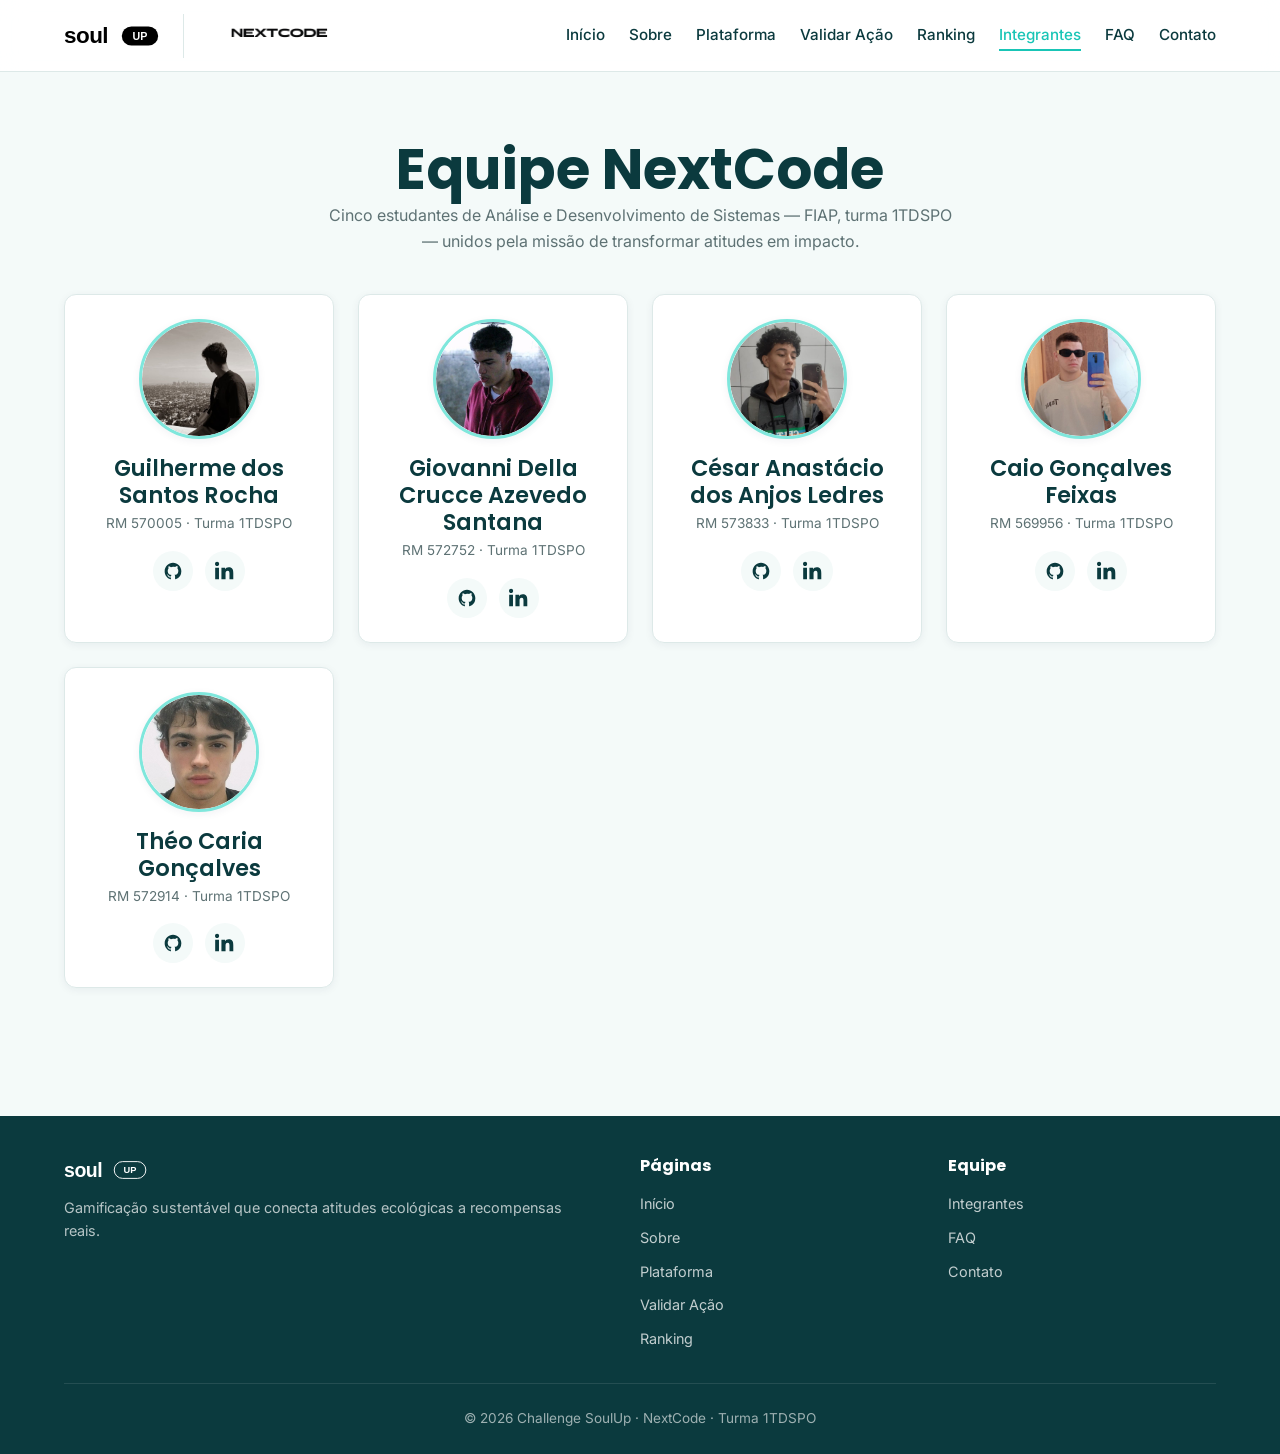
==== integrantes.html @ 8a1f9065 "feat(integrantes): cria página de apresentação dos integrantes" ====
<!DOCTYPE html>
<html lang="pt-BR">
<head>
  <meta charset="UTF-8" />
  <meta name="viewport" content="width=device-width, initial-scale=1.0" />
  <title>Integrantes — SoulUp</title>
  <meta name="description" content="Conheça a equipe que desenvolveu a plataforma SoulUp: nomes, RMs, turma e contatos profissionais." />
  <link rel="icon" type="image/svg+xml" href="assets/logo.svg" />
  <link rel="preconnect" href="https://fonts.googleapis.com" />
  <link rel="preconnect" href="https://fonts.gstatic.com" crossorigin />
  <link href="https://fonts.googleapis.com/css2?family=Inter:wght@400;500;600&family=Poppins:wght@600;700&display=swap" rel="stylesheet" />
  <link rel="stylesheet" href="css/variaveis.css" />
  <link rel="stylesheet" href="css/base.css" />
  <link rel="stylesheet" href="css/pages/integrantes.css" />
  <link rel="stylesheet" href="css/responsividade.css" />
</head>
<body>

  <header class="cabecalhoSite">
    <nav class="navegacao conteiner" aria-label="Navegação principal">
      <a href="index.html" class="marca"><img src="assets/logo.svg" alt="SoulUp" class="marcaImagem" /><span class="marcaDivisor" aria-hidden="true"></span><img src="assets/logo-nextcode.png" alt="NextCode" class="marcaImagem marcaImagemNextcode" /></a>
      <button class="navegacaoBotao" aria-label="Abrir menu" aria-expanded="false"><span></span><span></span><span></span></button>
      <ul class="navegacaoLinks">
        <li><a href="index.html">Início</a></li>
        <li><a href="sobre.html">Sobre</a></li>
        <li><a href="plataforma.html">Plataforma</a></li>
        <li><a href="validar.html">Validar Ação</a></li>
        <li><a href="ranking.html">Ranking</a></li>
        <li><a href="integrantes.html" class="ativo">Integrantes</a></li>
        <li><a href="faq.html">FAQ</a></li>
        <li><a href="contato.html">Contato</a></li>
      </ul>
    </nav>
  </header>

  <main>
    <section>
      <div class="conteiner">
        <div class="secaoTitulo">
          <h1>Equipe NextCode</h1>
          <p>Cinco estudantes de Análise e Desenvolvimento de Sistemas — FIAP, turma 1TDSPO — unidos pela missão de transformar atitudes em impacto.</p>
        </div>

        <div class="integrantesGrid">

          <article class="integranteCartao" data-animate>
            <div class="integranteAvatar comFoto" aria-hidden="true"><img src="assets/integrante-1.jpg" alt="Foto de Guilherme dos Santos Rocha" /></div>
            <h3 class="integranteNome">Guilherme dos Santos Rocha</h3>
            <p class="integranteMeta">RM 570005 · Turma 1TDSPO</p>
            <div class="integranteLinks">
              <a href="https://github.com/Rochagx" target="_blank" rel="noopener" aria-label="GitHub de Guilherme"><i data-icon="github"></i></a>
              <a href="https://www.linkedin.com/in/guilherme-rocha-tech/" target="_blank" rel="noopener" aria-label="LinkedIn de Guilherme"><i data-icon="linkedin"></i></a>
            </div>
          </article>

          <article class="integranteCartao" data-animate>
            <div class="integranteAvatar comFoto" aria-hidden="true"><img src="assets/integrante-3.jpeg" alt="Foto de Giovanni Della Crucce Azevedo Santana" /></div>
            <h3 class="integranteNome">Giovanni Della Crucce Azevedo Santana</h3>
            <p class="integranteMeta">RM 572752 · Turma 1TDSPO</p>
            <div class="integranteLinks">
              <a href="https://github.com/giovannidcas" target="_blank" rel="noopener" aria-label="GitHub de Giovanni"><i data-icon="github"></i></a>
              <a href="https://www.linkedin.com/in/giovanni-santana-7bb590249/" target="_blank" rel="noopener" aria-label="LinkedIn de Giovanni"><i data-icon="linkedin"></i></a>
            </div>
          </article>

          <article class="integranteCartao" data-animate>
            <div class="integranteAvatar comFoto" aria-hidden="true"><img src="assets/integrante-2.jpg" alt="Foto de César Anastácio dos Anjos Ledres" /></div>
            <h3 class="integranteNome">César Anastácio dos Anjos Ledres</h3>
            <p class="integranteMeta">RM 573833 · Turma 1TDSPO</p>
            <div class="integranteLinks">
              <a href="https://github.com/cesarledres" target="_blank" rel="noopener" aria-label="GitHub de César"><i data-icon="github"></i></a>
              <a href="https://www.linkedin.com/in/césar-ledres-679240318/" target="_blank" rel="noopener" aria-label="LinkedIn de César"><i data-icon="linkedin"></i></a>
            </div>
          </article>

          <article class="integranteCartao" data-animate>
            <div class="integranteAvatar comFoto" aria-hidden="true"><img src="assets/integrante-4.jpg" alt="Foto de Caio Gonçalves Feixas" /></div>
            <h3 class="integranteNome">Caio Gonçalves Feixas</h3>
            <p class="integranteMeta">RM 569956 · Turma 1TDSPO</p>
            <div class="integranteLinks">
              <a href="https://github.com/Caiofeixas" target="_blank" rel="noopener" aria-label="GitHub de Caio"><i data-icon="github"></i></a>
              <a href="https://www.linkedin.com/in/caio-gonçalves-450008322/" target="_blank" rel="noopener" aria-label="LinkedIn de Caio"><i data-icon="linkedin"></i></a>
            </div>
          </article>

          <article class="integranteCartao" data-animate>
            <div class="integranteAvatar comFoto" aria-hidden="true"><img src="assets/integrante-5.jpeg" alt="Foto de Théo Caria Gonçalves" /></div>
            <h3 class="integranteNome">Théo Caria Gonçalves</h3>
            <p class="integranteMeta">RM 572914 · Turma 1TDSPO</p>
            <div class="integranteLinks">
              <a href="https://github.com/theo4321" target="_blank" rel="noopener" aria-label="GitHub de Théo"><i data-icon="github"></i></a>
              <a href="https://www.linkedin.com/in/theo-caria-801834395/" target="_blank" rel="noopener" aria-label="LinkedIn de Théo"><i data-icon="linkedin"></i></a>
            </div>
          </article>

        </div>
      </div>
    </section>
  </main>

  <footer class="rodapeSite">
    <div class="conteiner">
      <div class="rodapeGrid">
        <div><img src="assets/logo-white.svg" alt="SoulUp" class="marcaImagem" /><p style="margin-top:0.75rem;">Gamificação sustentável que conecta atitudes ecológicas a recompensas reais.</p></div>
        <div><h4>Páginas</h4><ul><li><a href="index.html">Início</a></li><li><a href="sobre.html">Sobre</a></li><li><a href="plataforma.html">Plataforma</a></li>
        <li><a href="validar.html">Validar Ação</a></li><li><a href="ranking.html">Ranking</a></li></ul></div>
        <div><h4>Equipe</h4><ul><li><a href="integrantes.html">Integrantes</a></li><li><a href="faq.html">FAQ</a></li><li><a href="contato.html">Contato</a></li></ul></div>
      </div>
      <div class="rodapeBase">© <span id="current-year"></span> Challenge SoulUp · NextCode · Turma 1TDSPO</div>
    </div>
  </footer>

  <script src="js/icons.js"></script>
  <script src="js/main.js"></script>
</body>
</html>
---- css/variaveis.css ----
/* variáveis de design e estilos base globais */

*,
*::before,
*::after {
  box-sizing: border-box;
  margin: 0;
  padding: 0;
}

:root {
  --color-deep: #0b3a3e;
  --color-ocean: #0f5c63;
  --color-teal: #19c5b6;
  --color-teal-dark: #14a99c;
  --color-mint: #7fe7dc;
  --color-lime: #c5d84a;
  --color-lime-dark: #a8bc2e;
  --color-bg: #f4faf9;
  --color-surface: #ffffff;
  --color-text: #0b3a3e;
  --color-text-muted: #5e7274;
  --color-border: #dde9e8;
  --color-success: #19c5b6;
  --color-error: #e25b4a;
  --color-warning: #f0b429;
  --font-display: "Poppins", "Segoe UI", sans-serif;
  --font-body: "Inter", "Segoe UI", sans-serif;
  --space-xs: 0.5rem;
  --space-sm: 1rem;
  --space-md: 1.5rem;
  --space-lg: 2.5rem;
  --space-xl: 4rem;
  --radius-sm: 6px;
  --radius-md: 12px;
  --radius-lg: 20px;
  --shadow-sm: 0 2px 8px rgba(12, 35, 64, 0.06);
  --shadow-md: 0 8px 24px rgba(12, 35, 64, 0.1);
  --shadow-lg: 0 16px 40px rgba(12, 35, 64, 0.15);
  --container: 1200px;
  --header-h: 72px;
}

html {
  scroll-behavior: smooth;
}

body {
  font-family: var(--font-body);
  background: var(--color-bg);
  color: var(--color-text);
  line-height: 1.6;
  min-height: 100vh;
  display: flex;
  flex-direction: column;
}

img {
  max-width: 100%;
  display: block;
}

a {
  color: var(--color-teal);
  text-decoration: none;
  transition: color 0.2s ease;
}
a:hover {
  color: var(--color-ocean);
}

/* ---------- 2. TIPOGRAFIA ---------- */
h1,
h2,
h3,
h4 {
  font-family: var(--font-display);
  font-weight: 700;
  line-height: 1.2;
  color: var(--color-deep);
}
h1 {
  font-size: clamp(2rem, 4vw + 1rem, 3.5rem);
}
h2 {
  font-size: clamp(1.6rem, 2.5vw + 0.8rem, 2.4rem);
}
h3 {
  font-size: 1.4rem;
}
h4 {
  font-size: 1.15rem;
}
p {
  color: var(--color-text-muted);
}
---- css/base.css ----
.conteiner {
  width: 100%;
  max-width: var(--container);
  margin: 0 auto;
  padding: 0 var(--space-md);
}

main {
  flex: 1;
  padding-top: var(--header-h);
}

section {
  padding: var(--space-xl) 0;
}

.secaoTitulo {
  text-align: center;
  margin-bottom: var(--space-lg);
}
.secaoTitulo h2 {
  margin-bottom: var(--space-xs);
}
.secaoTitulo p {
  max-width: 640px;
  margin: 0 auto;
}

/* ----------  HEADER / NAVEGAÇÃO ---------- */
.cabecalhoSite {
  position: fixed;
  top: 0;
  left: 0;
  right: 0;
  height: var(--header-h);
  background: rgba(255, 255, 255, 0.92);
  backdrop-filter: blur(12px);
  border-bottom: 1px solid var(--color-border);
  z-index: 100;
}

.navegacao {
  height: 100%;
  display: flex;
  align-items: center;
  justify-content: space-between;
}

.marca {
  display: flex;
  align-items: center;
  gap: 0.5rem;
  font-family: var(--font-display);
  font-weight: 700;
  font-size: 1.25rem;
  color: var(--color-deep);
}
.marcaLogo {
  width: 36px;
  height: 36px;
  border-radius: 10px;
  background: linear-gradient(135deg, var(--color-teal), var(--color-mint));
  display: grid;
  place-items: center;
  color: white;
  font-size: 1.1rem;
}

.navegacaoLinks {
  list-style: none;
  display: flex;
  gap: var(--space-md);
  align-items: center;
}
.navegacaoLinks a {
  color: var(--color-deep);
  font-weight: 500;
  font-size: 0.95rem;
  position: relative;
  padding: 0.4rem 0;
}
.navegacaoLinks a::after {
  content: "";
  position: absolute;
  left: 0;
  bottom: 0;
  width: 0;
  height: 2px;
  background: var(--color-teal);
  transition: width 0.25s ease;
}
.navegacaoLinks a:hover::after,
.navegacaoLinks a.ativo::after {
  width: 100%;
}
.navegacaoLinks a.ativo {
  color: var(--color-teal);
}

.navegacaoBotao {
  display: none;
  background: none;
  border: none;
  cursor: pointer;
  width: 40px;
  height: 40px;
  flex-direction: column;
  justify-content: center;
  align-items: center;
  gap: 5px;
}
.navegacaoBotao span {
  width: 24px;
  height: 2px;
  background: var(--color-deep);
  transition: all 0.3s ease;
}
.navegacaoBotao.estaAberto span:nth-child(1) {
  transform: translateY(7px) rotate(45deg);
}
.navegacaoBotao.estaAberto span:nth-child(2) {
  opacity: 0;
}
.navegacaoBotao.estaAberto span:nth-child(3) {
  transform: translateY(-7px) rotate(-45deg);
}

/* ----------  BOTÕES ---------- */
.botao {
  display: inline-flex;
  align-items: center;
  justify-content: center;
  gap: 0.5rem;
  padding: 0.85rem 1.6rem;
  border-radius: var(--radius-sm);
  font-family: var(--font-body);
  font-weight: 600;
  font-size: 0.95rem;
  border: none;
  cursor: pointer;
  transition: transform 0.2s ease, box-shadow 0.2s ease, background 0.2s ease;
  text-decoration: none;
}
.botaoPrimario {
  background: var(--color-teal);
  color: white;
  box-shadow: var(--shadow-sm);
}
.botaoPrimario:hover {
  transform: translateY(-2px);
  box-shadow: var(--shadow-md);
  background: var(--color-teal-dark);
  color: white;
}
.botaoSecundario {
  background: transparent;
  color: var(--color-deep);
  border: 2px solid var(--color-deep);
}
.botaoSecundario:hover {
  background: var(--color-deep);
  color: white;
}
.botaoBloco {
  width: 100%;
}

/* ---------- FOOTER ---------- */
.rodapeSite {
  background: var(--color-deep);
  color: rgba(255, 255, 255, 0.85);
  padding: var(--space-lg) 0 var(--space-md);
  margin-top: var(--space-xl);
}
.rodapeGrid {
  display: grid;
  grid-template-columns: 2fr 1fr 1fr;
  gap: var(--space-lg);
  margin-bottom: var(--space-md);
}
.rodapeSite h4 {
  color: white;
  margin-bottom: var(--space-sm);
  font-size: 1rem;
}
.rodapeSite p {
  color: rgba(255, 255, 255, 0.7);
  font-size: 0.9rem;
}
.rodapeSite ul {
  list-style: none;
}
.rodapeSite li {
  margin-bottom: 0.5rem;
}
.rodapeSite a {
  color: rgba(255, 255, 255, 0.75);
  font-size: 0.9rem;
}
.rodapeSite a:hover {
  color: var(--color-mint);
}
.rodapeBase {
  text-align: center;
  padding-top: var(--space-md);
  border-top: 1px solid rgba(255, 255, 255, 0.1);
  font-size: 0.85rem;
  color: rgba(255, 255, 255, 0.6);
}

/* ---------- ÍCONES ---------- */
.icone {
  width: 1.1em;
  height: 1.1em;
  display: inline-block;
  vertical-align: -0.18em;
  flex-shrink: 0;
}
i[data-icon] {
  display: inline-flex;
  font-style: normal;
  line-height: 1;
}
.cartaoIcone i[data-icon] .icone,
.cartaoIcone .icone {
  width: 28px;
  height: 28px;
}
.acaoInfo i[data-icon] .icone {
  width: 20px;
  height: 20px;
  margin-right: 0.4rem;
  vertical-align: -0.3em;
  color: var(--color-teal);
}
.contatoInfo li span:first-child .icone {
  width: 18px;
  height: 18px;
  color: white;
}
.integranteLinks a .icone {
  width: 20px;
  height: 20px;
}
.marcaImagem {
  height: 32px;
  width: auto;
  color: var(--color-deep);
}
.rodapeSite .marcaImagem {
  color: white;
  height: 28px;
}

/* ---------- UTILITÁRIOS ---------- */
.textoCentro {
  text-align: center;
}
.margemTopoMd {
  margin-top: var(--space-md);
}
.problemaSolucao {
  grid-template-columns: 1fr 1fr;
}
.problemaSolucao .cartao {
  border-top: 4px solid var(--color-teal);
}
.problemaSolucao .cartao.problema {
  border-top-color: var(--color-error);
}
.tecnologiasLista {
  display: flex;
  flex-wrap: wrap;
  gap: 0.5rem;
  justify-content: center;
  margin-top: var(--space-md);
}
.tecnologiaChip {
  background: var(--color-surface);
  border: 1px solid var(--color-border);
  padding: 0.5rem 1rem;
  border-radius: 999px;
  font-size: 0.85rem;
  font-weight: 500;
  color: var(--color-deep);
}
.roteiro {
  position: relative;
  max-width: 720px;
  margin: 0 auto;
  padding-left: 2rem;
}
.roteiro::before {
  content: "";
  position: absolute;
  left: 8px;
  top: 0;
  bottom: 0;
  width: 2px;
  background: var(--color-border);
}
.roteiroItem {
  position: relative;
  padding-bottom: var(--space-md);
}
.roteiroItem::before {
  content: "";
  position: absolute;
  left: -1.6rem;
  top: 6px;
  width: 18px;
  height: 18px;
  border-radius: 50%;
  background: var(--color-teal);
  border: 3px solid var(--color-bg);
}
.roteiroItem h4 {
  margin-bottom: 0.25rem;
}
.roteiroItem time {
  display: inline-block;
  font-size: 0.8rem;
  color: var(--color-teal);
  font-weight: 600;
  text-transform: uppercase;
  letter-spacing: 0.05em;
  margin-bottom: 0.25rem;
}

/* ----------  ANIMAÇÃO ---------- */
@keyframes fadeUp {
  from {
    opacity: 0;
    transform: translateY(20px);
  }
  to {
    opacity: 1;
    transform: translateY(0);
  }
}
.aparecerCima {
  animation: fadeUp 0.6s ease both;
}
.aparecerCima.atraso1 {
  animation-delay: 0.1s;
}
.aparecerCima.atraso2 {
  animation-delay: 0.2s;
}
.aparecerCima.atraso3 {
  animation-delay: 0.3s;
}


.sobrancelha {
  display: inline-block;
  font-size: 0.78rem;
  font-weight: 600;
  text-transform: uppercase;
  letter-spacing: 0.12em;
  color: var(--color-teal);
  margin-bottom: 0.5rem;
}
.sobrancelha.noEscuro {
  color: var(--color-mint);
}

/* ---------- 7. CARDS  ---------- */
.cartoesGrid,
.integrantesGrid,
.estatisticasGrid {
  display: grid;
  grid-template-columns: repeat(auto-fit, minmax(260px, 1fr));
  gap: var(--space-md);
}

.cartao,
.integranteCartao,
.estatisticaCartao {
  background: var(--color-surface);
  border-radius: var(--radius-md);
  padding: var(--space-md);
  box-shadow: var(--shadow-sm);
  border: 1px solid var(--color-border);
  transition: transform 0.25s ease, box-shadow 0.25s ease;
}
.cartao:hover,
.integranteCartao:hover {
  transform: translateY(-4px);
  box-shadow: var(--shadow-md);
}
.integranteCartao:hover {
  transform: translateY(-6px);
}

.cartaoIcone {
  width: 48px;
  height: 48px;
  background: linear-gradient(135deg, var(--color-teal), var(--color-mint));
  border-radius: var(--radius-sm);
  display: grid;
  place-items: center;
  color: white;
  font-size: 1.4rem;
  margin-bottom: var(--space-sm);
}
.cartao h3 {
  margin-bottom: 0.5rem;
}
.cartao p {
  font-size: 0.95rem;
}

/* Membro card */
.integranteCartao {
  text-align: center;
}
.integranteAvatar {
  width: 120px;
  height: 120px;
  border-radius: 50%;
  margin: 0 auto var(--space-sm);
  background: linear-gradient(135deg, var(--color-teal), var(--color-ocean));
  display: grid;
  place-items: center;
  color: white;
  font-family: var(--font-display);
  font-size: 2.6rem;
  font-weight: 700;
  box-shadow: var(--shadow-sm);
}
.integranteNome {
  font-family: var(--font-display);
  font-weight: 600;
  color: var(--color-deep);
  margin-bottom: 0.25rem;
}
.integranteMeta {
  font-size: 0.85rem;
  color: var(--color-text-muted);
  margin-bottom: var(--space-sm);
}
.integranteLinks {
  display: flex;
  justify-content: center;
  gap: 0.75rem;
}
.integranteLinks a {
  width: 40px;
  height: 40px;
  display: grid;
  place-items: center;
  border-radius: 50%;
  background: var(--color-bg);
  color: var(--color-deep);
  transition: all 0.2s ease;
  font-size: 1.1rem;
}
.integranteLinks a:hover {
  background: var(--color-teal);
  color: white;
  transform: scale(1.1);
}

.estatisticaCartao .estatisticaNumero {
  font-family: var(--font-display);
  font-size: 2.6rem;
  font-weight: 700;
  color: var(--color-teal);
  line-height: 1;
  margin-bottom: 0.35rem;
}
.estatisticaCartao.alternativo .estatisticaNumero {
  color: var(--color-lime-dark);
}
.estatisticaCartao h4 {
  font-size: 1rem;
  margin-bottom: 0.25rem;
}
.estatisticaCartao p {
  font-size: 0.88rem;
  margin: 0;
}
.estatisticaIcone {
  width: 44px;
  height: 44px;
  border-radius: 12px;
  background: rgba(25, 197, 182, 0.12);
  color: var(--color-teal);
  display: grid;
  place-items: center;
  margin-bottom: 0.75rem;
}
.estatisticaCartao.alternativo .estatisticaIcone {
  background: rgba(197, 216, 74, 0.18);
  color: var(--color-lime-dark);
}


/* ---------- SoulUp + NextCode ---------- */
.marcaDivisor {
  display: inline-block;
  width: 1px;
  height: 28px;
  background: var(--color-border);
  margin: 0 0.25rem;
}
.marcaImagemNextcode {
  height: 114px;
  opacity: 1;
}
.rodapeSite .marcaImagemNextcode {
  filter: invert(1) brightness(2);
  opacity: 0.95;
  height: 48px;
}
.marcaDivisor {
  height: 44px;
}

/* ---------- Integrantes ---------- */
.integranteAvatar.comFoto {
  background: var(--color-surface);
  overflow: hidden;
  padding: 0;
  border: 3px solid var(--color-mint);
}
.integranteAvatar.comFoto img {
  width: 100%;
  height: 100%;
  object-fit: cover;
  border-radius: 50%;
  display: block;
}

/* ---------- Fluxo de Usuários Ativos ---------- */
.fluxoUsuarios {
  background: linear-gradient(135deg, #0b3a3e 0%, #0f5c63 100%);
  color: white;
  border-radius: var(--radius-lg);
  padding: var(--space-lg);
  margin-top: var(--space-md);
}
.fluxoUsuarios .fluxoCabecalho {
  display: flex;
  align-items: baseline;
  justify-content: space-between;
  flex-wrap: wrap;
  gap: 0.5rem;
  margin-bottom: 1.5rem;
}
.fluxoUsuarios h3 {
  color: white;
  font-size: 1.3rem;
  margin: 0;
}
.fluxoUsuarios .fluxoSubtitulo {
  font-size: 0.85rem;
  color: rgba(255, 255, 255, 0.65);
}
.fluxoBarras {
  display: grid;
  grid-template-columns: repeat(4, 1fr);
  gap: 1rem;
  align-items: end;
  height: 220px;
  padding: 0 0.5rem;
  border-bottom: 1px solid rgba(255, 255, 255, 0.15);
  margin-bottom: 0.75rem;
}
.fluxoBarra {
  position: relative;
  background: linear-gradient(180deg, var(--color-mint), var(--color-teal));
  border-radius: 8px 8px 0 0;
  min-height: 8px;
  transition: filter 0.2s ease;
}
.fluxoBarra:hover { filter: brightness(1.15); }
.fluxoBarra .fluxoValor {
  position: absolute;
  top: -1.6rem;
  left: 50%;
  transform: translateX(-50%);
  font-family: var(--font-display);
  font-weight: 700;
  font-size: 0.95rem;
  color: white;
  white-space: nowrap;
}
.fluxoLabels {
  display: grid;
  grid-template-columns: repeat(4, 1fr);
  gap: 1rem;
  padding: 0 0.5rem;
  text-align: center;
  font-size: 0.85rem;
  color: rgba(255, 255, 255, 0.75);
  text-transform: uppercase;
  letter-spacing: 0.08em;
}
.fluxoRodape {
  display: flex;
  flex-wrap: wrap;
  gap: 1.5rem;
  margin-top: 1.5rem;
  padding-top: 1rem;
  border-top: 1px solid rgba(255, 255, 255, 0.15);
  font-size: 0.85rem;
  color: rgba(255, 255, 255, 0.7);
}
.fluxoRodape strong { color: white; }
---- css/responsividade.css ----
/* ---------- 19. RESPONSIVIDADE ---------- */
@media (max-width: 992px) {
  .destaqueGrid,
  .contatoGrid,
  .simulador,
  .problemaSolucao,
  .destaqueV2 .destaqueGrid,
  .vitrine,
  .validator-grid {
    grid-template-columns: 1fr;
  }
  .rodapeGrid {
    grid-template-columns: 1fr 1fr;
  }
  .pontuacaoPainel {
    position: static;
  }
  .destaqueFoto {
    max-width: 420px;
    margin: 0 auto;
  }
}

@media (max-width: 768px) {
  :root {
    --space-xl: 3rem;
  }
  .navegacaoBotao {
    display: flex;
  }
  .navegacaoLinks {
    position: fixed;
    top: var(--header-h);
    left: 0;
    right: 0;
    background: white;
    flex-direction: column;
    padding: var(--space-md);
    gap: var(--space-sm);
    border-bottom: 1px solid var(--color-border);
    transform: translateY(-150%);
    transition: transform 0.3s ease;
    box-shadow: var(--shadow-md);
  }
  .navegacaoLinks.estaAberto {
    transform: translateY(0);
  }
  .navegacaoLinks a {
    font-size: 1rem;
    width: 100%;
  }
  .rodapeGrid {
    grid-template-columns: 1fr;
    gap: var(--space-md);
  }
}

@media (max-width: 480px) {
  :root {
    --space-lg: 2rem;
    --space-xl: 2.5rem;
  }
  .conteiner {
    padding: 0 var(--space-sm);
  }
  .destaqueAcoes {
    flex-direction: column;
    align-items: stretch;
  }
  .destaqueAcoes .botao {
    width: 100%;
  }
  .rankingTabela {
    font-size: 0.85rem;
  }
  .rankingTabela th,
  .rankingTabela td {
    padding: 0.6rem 0.4rem;
  }
  .pontuacaoValor {
    font-size: 3rem;
  }
  .modal {
    padding: var(--space-md);
  }
}
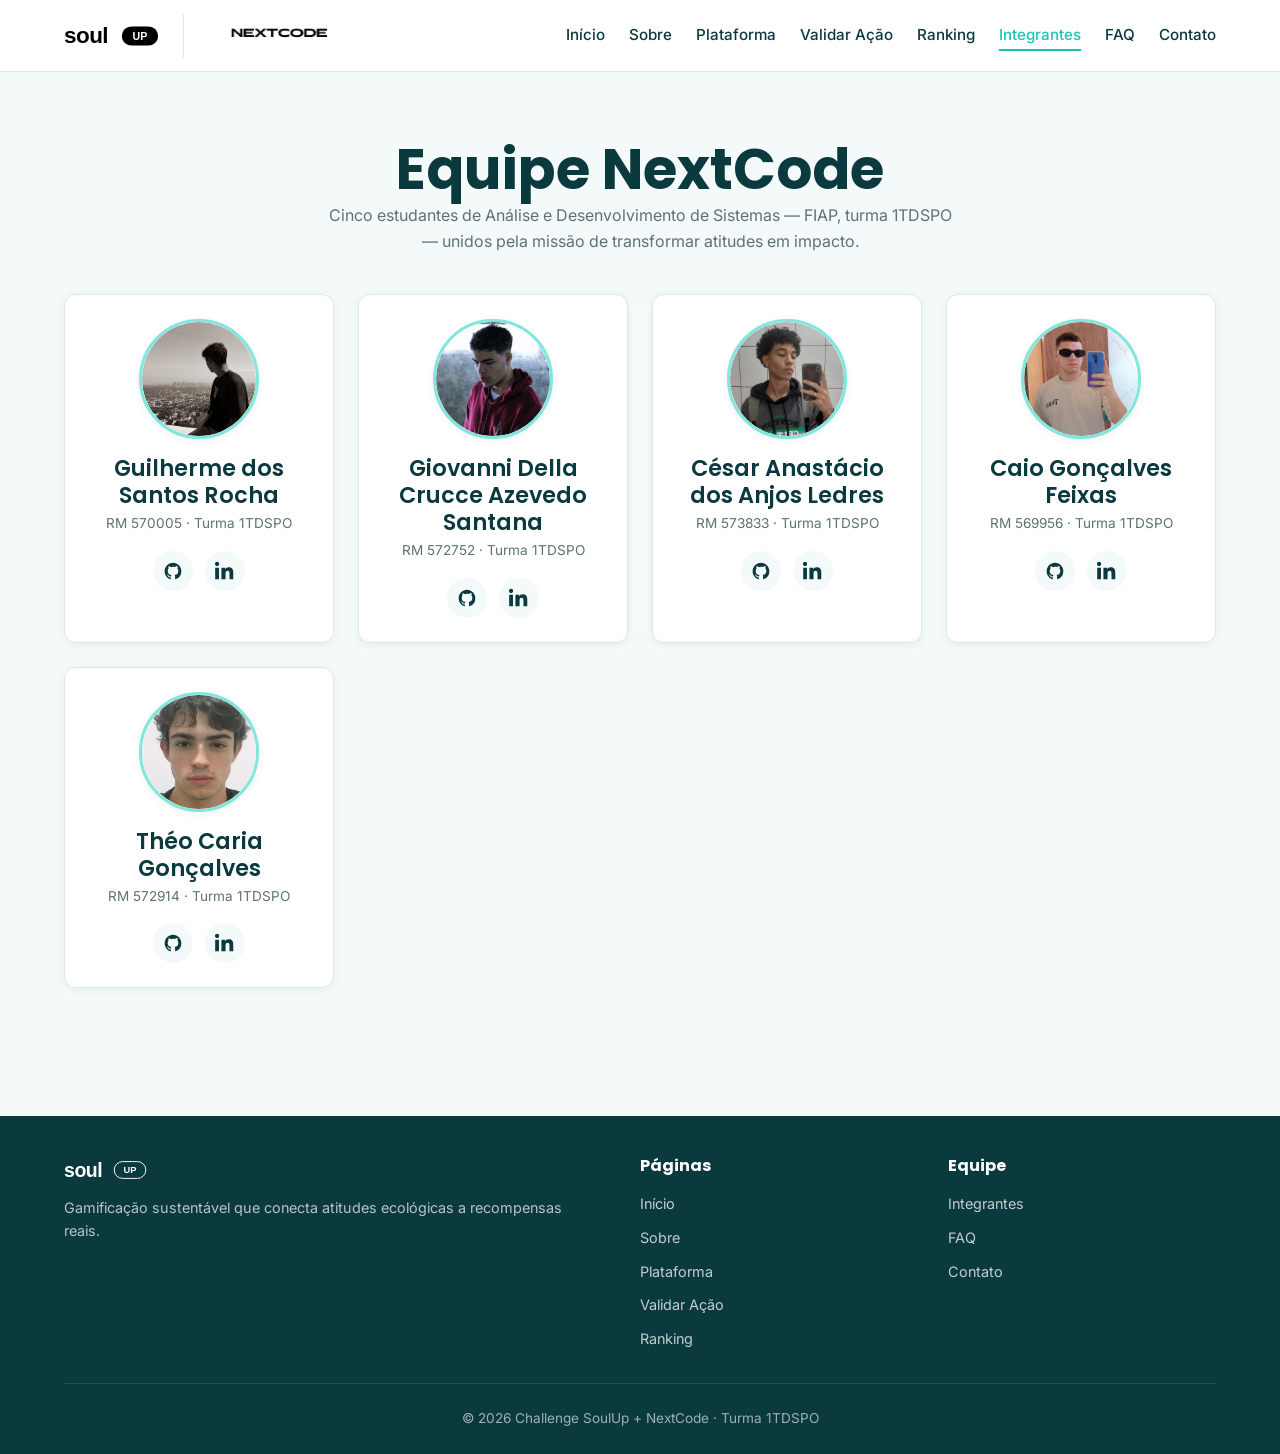
==== commit 5c44b7e4: "feat(footer): cria footer compartilhado entre as páginas" ====
--- a/integrantes.html
+++ b/integrantes.html
@@ -106,7 +106,7 @@
         <li><a href="validar.html">Validar Ação</a></li><li><a href="ranking.html">Ranking</a></li></ul></div>
         <div><h4>Equipe</h4><ul><li><a href="integrantes.html">Integrantes</a></li><li><a href="faq.html">FAQ</a></li><li><a href="contato.html">Contato</a></li></ul></div>
       </div>
-      <div class="rodapeBase">© <span id="current-year"></span> Challenge SoulUp · NextCode · Turma 1TDSPO</div>
+      <div class="rodapeBase">© <span id="current-year"></span> Challenge SoulUp + NextCode · Turma 1TDSPO</div>
     </div>
   </footer>
 
--- a/css/base.css
+++ b/css/base.css
@@ -1,4 +1,3 @@
-
 .conteiner {
   width: 100%;
   max-width: var(--container);
